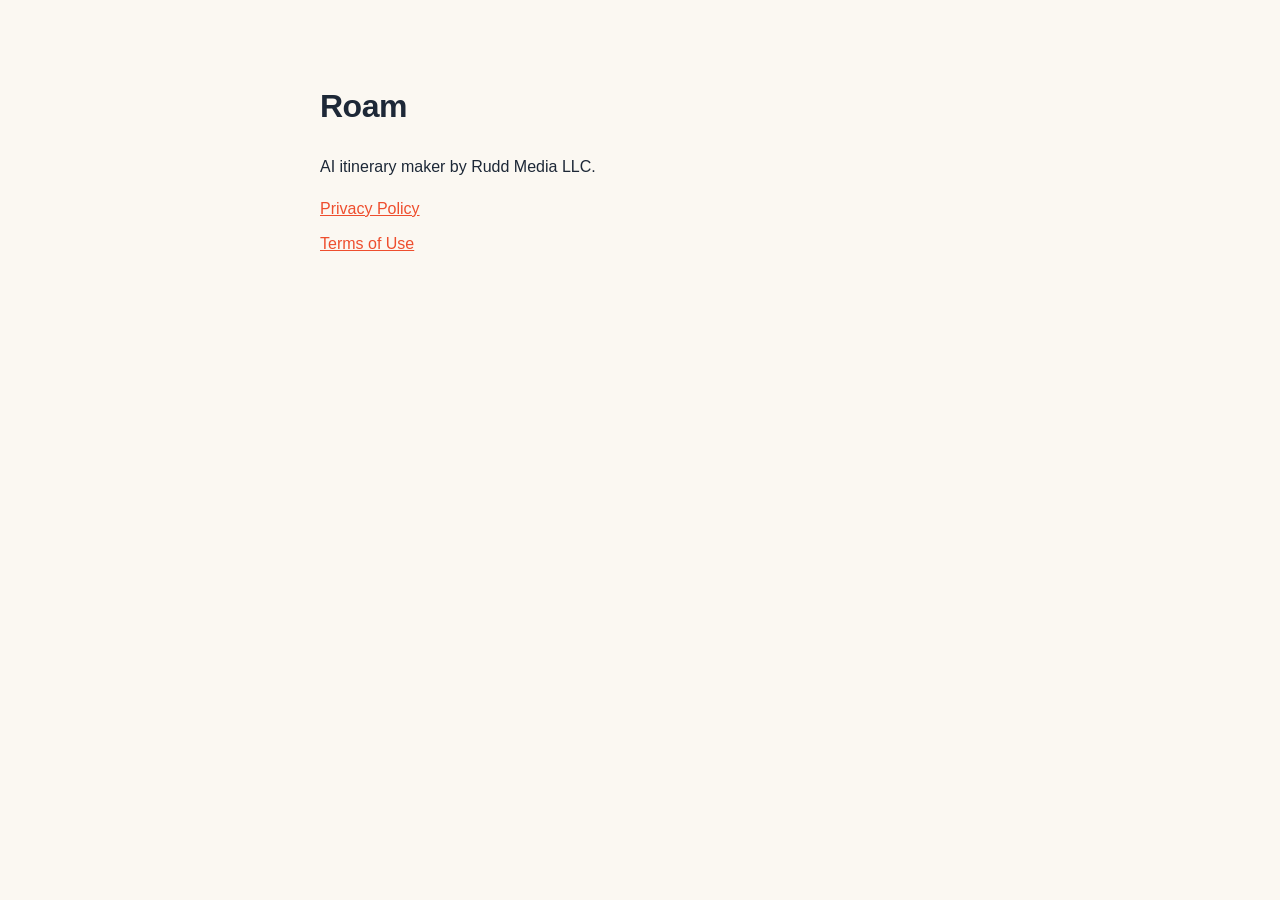
==== index.html @ 39386e7f "Roam legal pages" ====
<!doctype html><html lang="en"><head><meta charset="utf-8">
<meta name="viewport" content="width=device-width,initial-scale=1"><title>Roam</title>
<style>body{margin:0 auto;padding:60px 22px;max-width:640px;font:16px/1.6 -apple-system,BlinkMacSystemFont,"Segoe UI",Roboto,sans-serif;color:#1D2837;background:#FBF8F2}h1{letter-spacing:-.5px}a{color:#EE4E2E;display:block;margin:10px 0}</style>
</head><body><h1>Roam</h1><p>AI itinerary maker by Rudd Media LLC.</p>
<a href="./privacy.html">Privacy Policy</a><a href="./terms.html">Terms of Use</a></body></html>
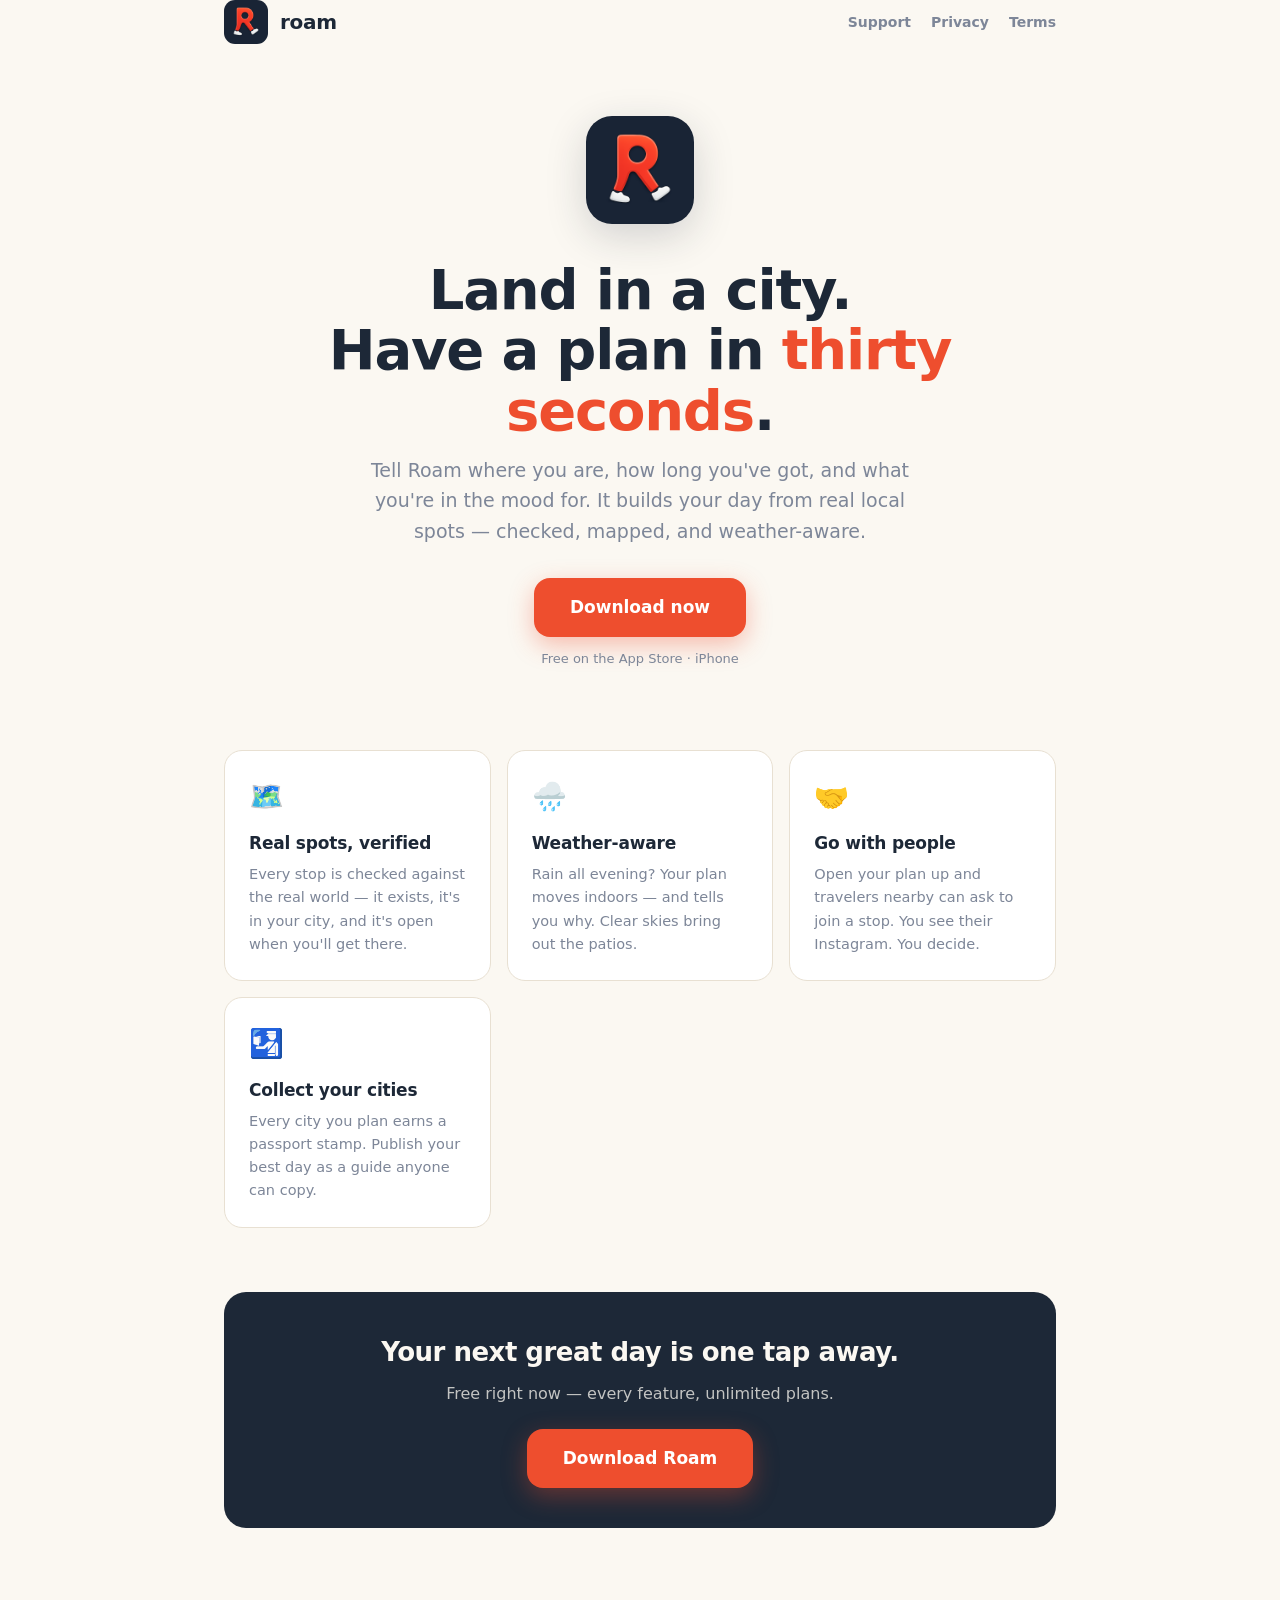
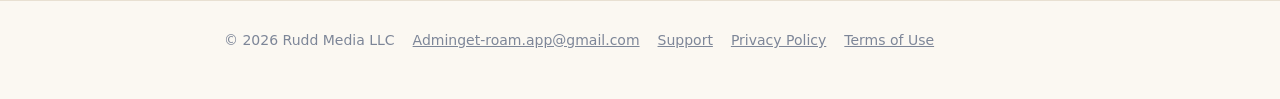
==== commit a4478054: "Mirror the real homepage so every legal link lands on the actual site" ====
--- a/index.html
+++ b/index.html
@@ -1,5 +1,62 @@
-<!doctype html><html lang="en"><head><meta charset="utf-8">
-<meta name="viewport" content="width=device-width,initial-scale=1"><title>Roam</title>
-<style>body{margin:0 auto;padding:60px 22px;max-width:640px;font:16px/1.6 -apple-system,BlinkMacSystemFont,"Segoe UI",Roboto,sans-serif;color:#1D2837;background:#FBF8F2}h1{letter-spacing:-.5px}a{color:#EE4E2E;display:block;margin:10px 0}</style>
-</head><body><h1>Roam</h1><p>AI itinerary maker by Rudd Media LLC.</p>
-<a href="./privacy.html">Privacy Policy</a><a href="./terms.html">Terms of Use</a></body></html>
+<!DOCTYPE html>
+<html lang="en">
+<head>
+<meta charset="utf-8">
+<meta name="viewport" content="width=device-width, initial-scale=1">
+<title>Roam — AI Day & Trip Planner</title>
+<meta name="description" content="Tell Roam your city, hours, budget and mood. Get a real plan of real local spots — and let travelers nearby ask to join you.">
+<link rel="icon" href="roam-icon.png">
+<link rel="stylesheet" href="styles.css">
+</head>
+<body>
+<header class="wrap">
+  <nav class="nav">
+    <img src="roam-icon.png" alt="Roam logo">
+    <span class="name">roam</span>
+    <span class="links">
+      <a href="support.html">Support</a>
+      <a href="privacy.html">Privacy</a>
+      <a href="terms.html">Terms</a>
+    </span>
+  </nav>
+</header>
+
+<main class="wrap">
+  <section class="hero">
+    <img class="mark" src="roam-icon.png" alt="Roam app icon">
+    <h1>Land in a city.<br>Have a plan in <em>thirty seconds</em>.</h1>
+    <p class="sub">Tell Roam where you are, how long you've got, and what you're in the mood for.
+    It builds your day from real local spots — checked, mapped, and weather-aware.</p>
+    <a class="btn" href="https://apps.apple.com/app/id6796092509">Download now</a>
+    <p class="note">Free on the App Store · iPhone</p>
+  </section>
+
+  <section class="cards">
+    <div class="card"><div class="emoji">🗺️</div><h3>Real spots, verified</h3>
+      <p>Every stop is checked against the real world — it exists, it's in your city, and it's open when you'll get there.</p></div>
+    <div class="card"><div class="emoji">🌧️</div><h3>Weather-aware</h3>
+      <p>Rain all evening? Your plan moves indoors — and tells you why. Clear skies bring out the patios.</p></div>
+    <div class="card"><div class="emoji">🤝</div><h3>Go with people</h3>
+      <p>Open your plan up and travelers nearby can ask to join a stop. You see their Instagram. You decide.</p></div>
+    <div class="card"><div class="emoji">🛂</div><h3>Collect your cities</h3>
+      <p>Every city you plan earns a passport stamp. Publish your best day as a guide anyone can copy.</p></div>
+  </section>
+
+  <section class="strip">
+    <h2>Your next great day is one tap away.</h2>
+    <p>Free right now — every feature, unlimited plans.</p>
+    <a class="btn" href="https://apps.apple.com/app/id6796092509">Download Roam</a>
+  </section>
+</main>
+
+<footer>
+  <div class="wrap row">
+    <span>© 2026 Rudd Media LLC</span>
+    <a href="mailto:Adminget-roam.app@gmail.com">Adminget-roam.app@gmail.com</a>
+    <a href="support.html">Support</a>
+    <a href="privacy.html">Privacy Policy</a>
+    <a href="terms.html">Terms of Use</a>
+  </div>
+</footer>
+</body>
+</html>
--- a/styles.css
+++ b/styles.css
@@ -0,0 +1,51 @@
+/* Roam's own palette, straight from the app. */
+:root {
+  --paper: #FBF8F2; --ink: #1D2837; --coral: #EE4E2E; --coral-soft: #FDE9E4;
+  --teal: #167D7F; --teal-soft: #E2F0EE; --sand: #E8E0D2; --muted: #7D8698; --white: #fff;
+}
+* { margin: 0; padding: 0; box-sizing: border-box; }
+body {
+  font-family: -apple-system, BlinkMacSystemFont, "Segoe UI", system-ui, sans-serif;
+  background: var(--paper); color: var(--ink); line-height: 1.6;
+}
+.wrap { max-width: 880px; margin: 0 auto; padding: 0 24px; }
+header { padding: 20px 0; }
+.nav { display: flex; align-items: center; gap: 12px; }
+.nav img { width: 44px; height: 44px; border-radius: 11px; }
+.nav .name { font-weight: 800; font-size: 20px; letter-spacing: -0.3px; }
+.nav .links { margin-left: auto; display: flex; gap: 20px; }
+.nav a { color: var(--muted); text-decoration: none; font-size: 14px; font-weight: 600; }
+.nav a:hover { color: var(--ink); }
+.hero { text-align: center; padding: 72px 0 56px; }
+.hero img.mark { width: 108px; height: 108px; border-radius: 26px; box-shadow: 0 12px 40px rgba(29,40,55,.18); }
+.hero h1 { font-size: clamp(34px, 6vw, 56px); font-weight: 800; letter-spacing: -1.2px; line-height: 1.08; margin: 28px 0 14px; }
+.hero h1 em { color: var(--coral); font-style: normal; }
+.hero p.sub { font-size: 19px; color: var(--muted); max-width: 560px; margin: 0 auto 32px; }
+.btn {
+  display: inline-block; background: var(--coral); color: var(--white); text-decoration: none;
+  font-weight: 700; font-size: 17px; padding: 16px 36px; border-radius: 16px;
+  box-shadow: 0 8px 24px rgba(238,78,46,.35); transition: transform .12s ease;
+}
+.btn:hover { transform: translateY(-2px); }
+.note { font-size: 13px; color: var(--muted); margin-top: 12px; }
+.cards { display: grid; grid-template-columns: repeat(auto-fit, minmax(240px, 1fr)); gap: 16px; padding: 24px 0 64px; }
+.card { background: var(--white); border: 1px solid var(--sand); border-radius: 18px; padding: 24px; }
+.card .emoji { font-size: 28px; }
+.card h3 { font-size: 17px; margin: 10px 0 6px; letter-spacing: -0.2px; }
+.card p { font-size: 14.5px; color: var(--muted); }
+.strip { background: var(--ink); color: var(--paper); border-radius: 22px; padding: 40px; text-align: center; margin-bottom: 72px; }
+.strip h2 { font-size: 26px; letter-spacing: -0.5px; margin-bottom: 8px; }
+.strip p { color: rgba(251,248,242,.75); margin-bottom: 22px; }
+footer { border-top: 1px solid var(--sand); padding: 28px 0 48px; font-size: 14px; color: var(--muted); }
+footer .row { display: flex; flex-wrap: wrap; gap: 18px; align-items: center; }
+footer a { color: var(--muted); }
+footer a:hover { color: var(--ink); }
+/* legal pages */
+.legal { padding: 40px 0 80px; }
+.legal h1 { font-size: 34px; letter-spacing: -0.8px; margin-bottom: 4px; }
+.legal .updated { color: var(--muted); font-size: 14px; margin-bottom: 32px; }
+.legal h2 { font-size: 20px; margin: 32px 0 10px; letter-spacing: -0.3px; }
+.legal p, .legal li { font-size: 15.5px; color: #3a4658; }
+.legal ul { padding-left: 22px; margin: 10px 0; }
+.legal strong { color: var(--ink); }
+.legal .box { background: var(--coral-soft); border-radius: 14px; padding: 16px 20px; margin: 18px 0; }
